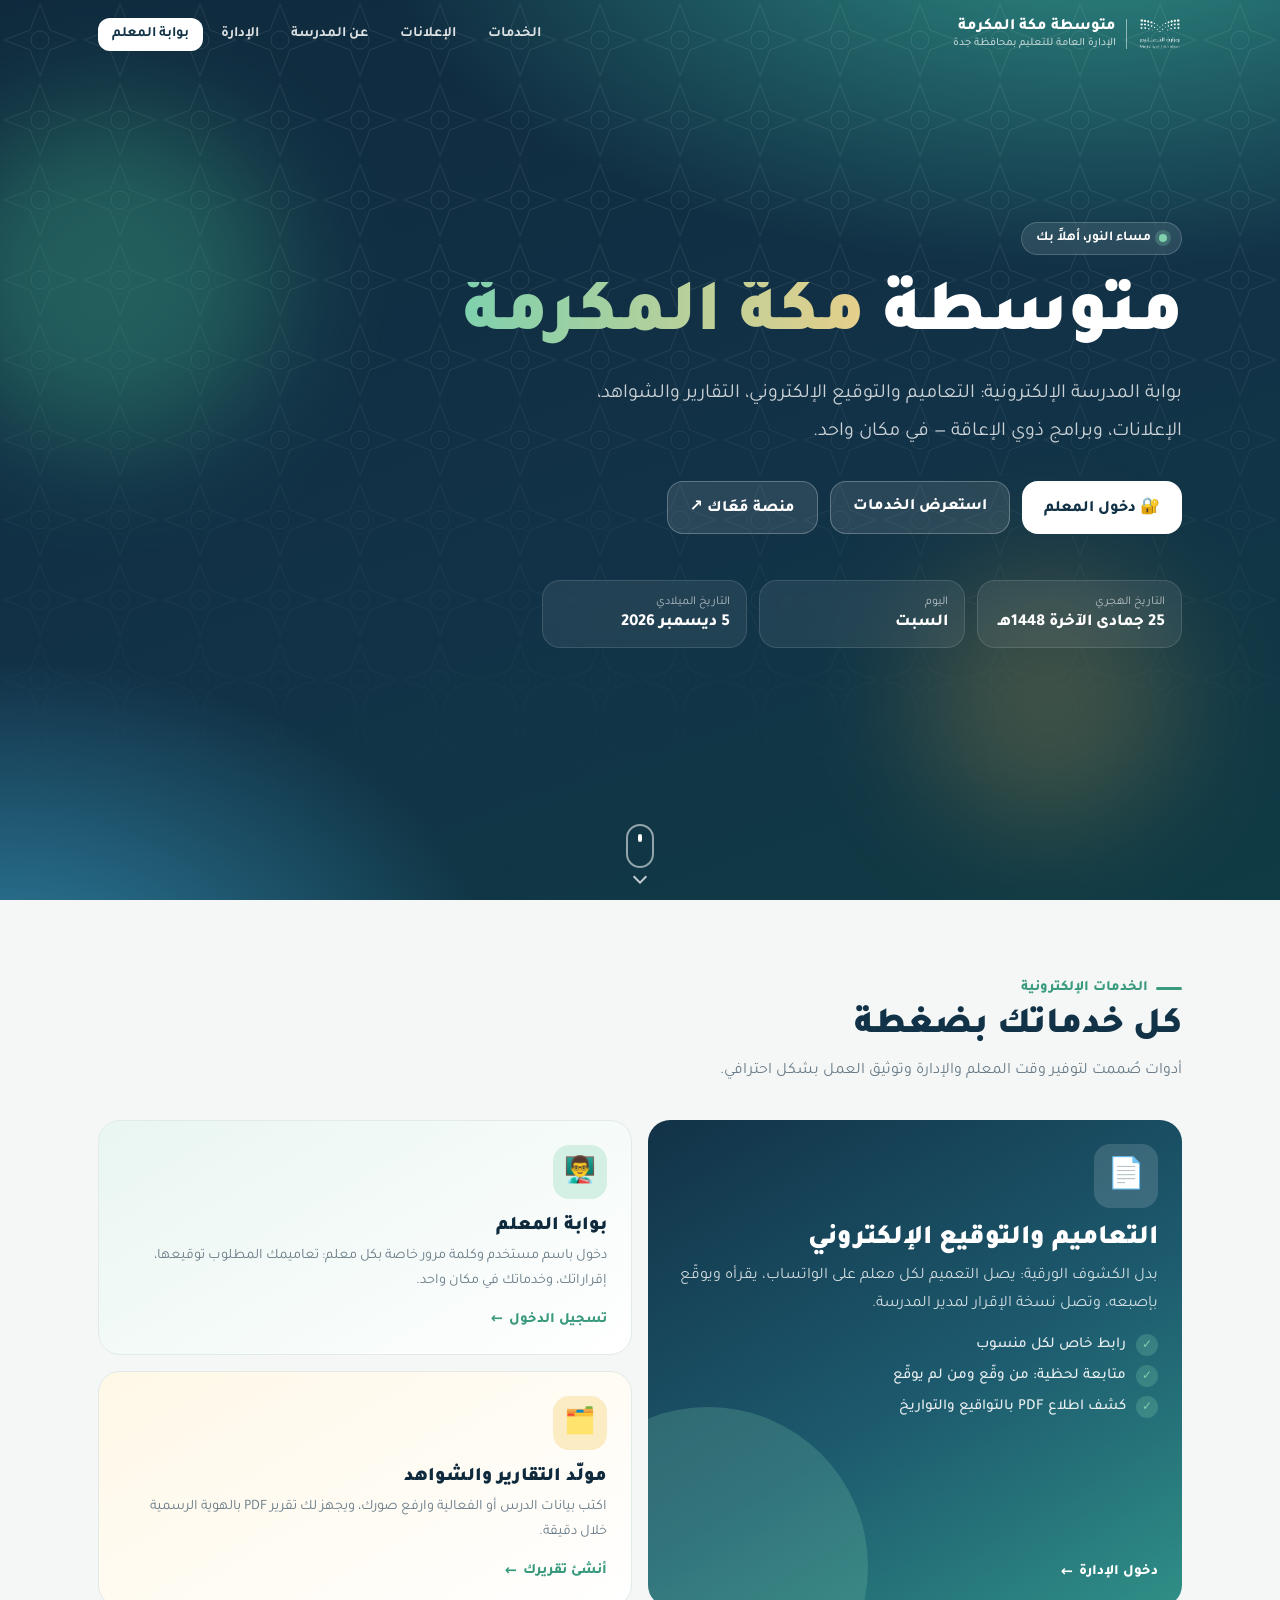
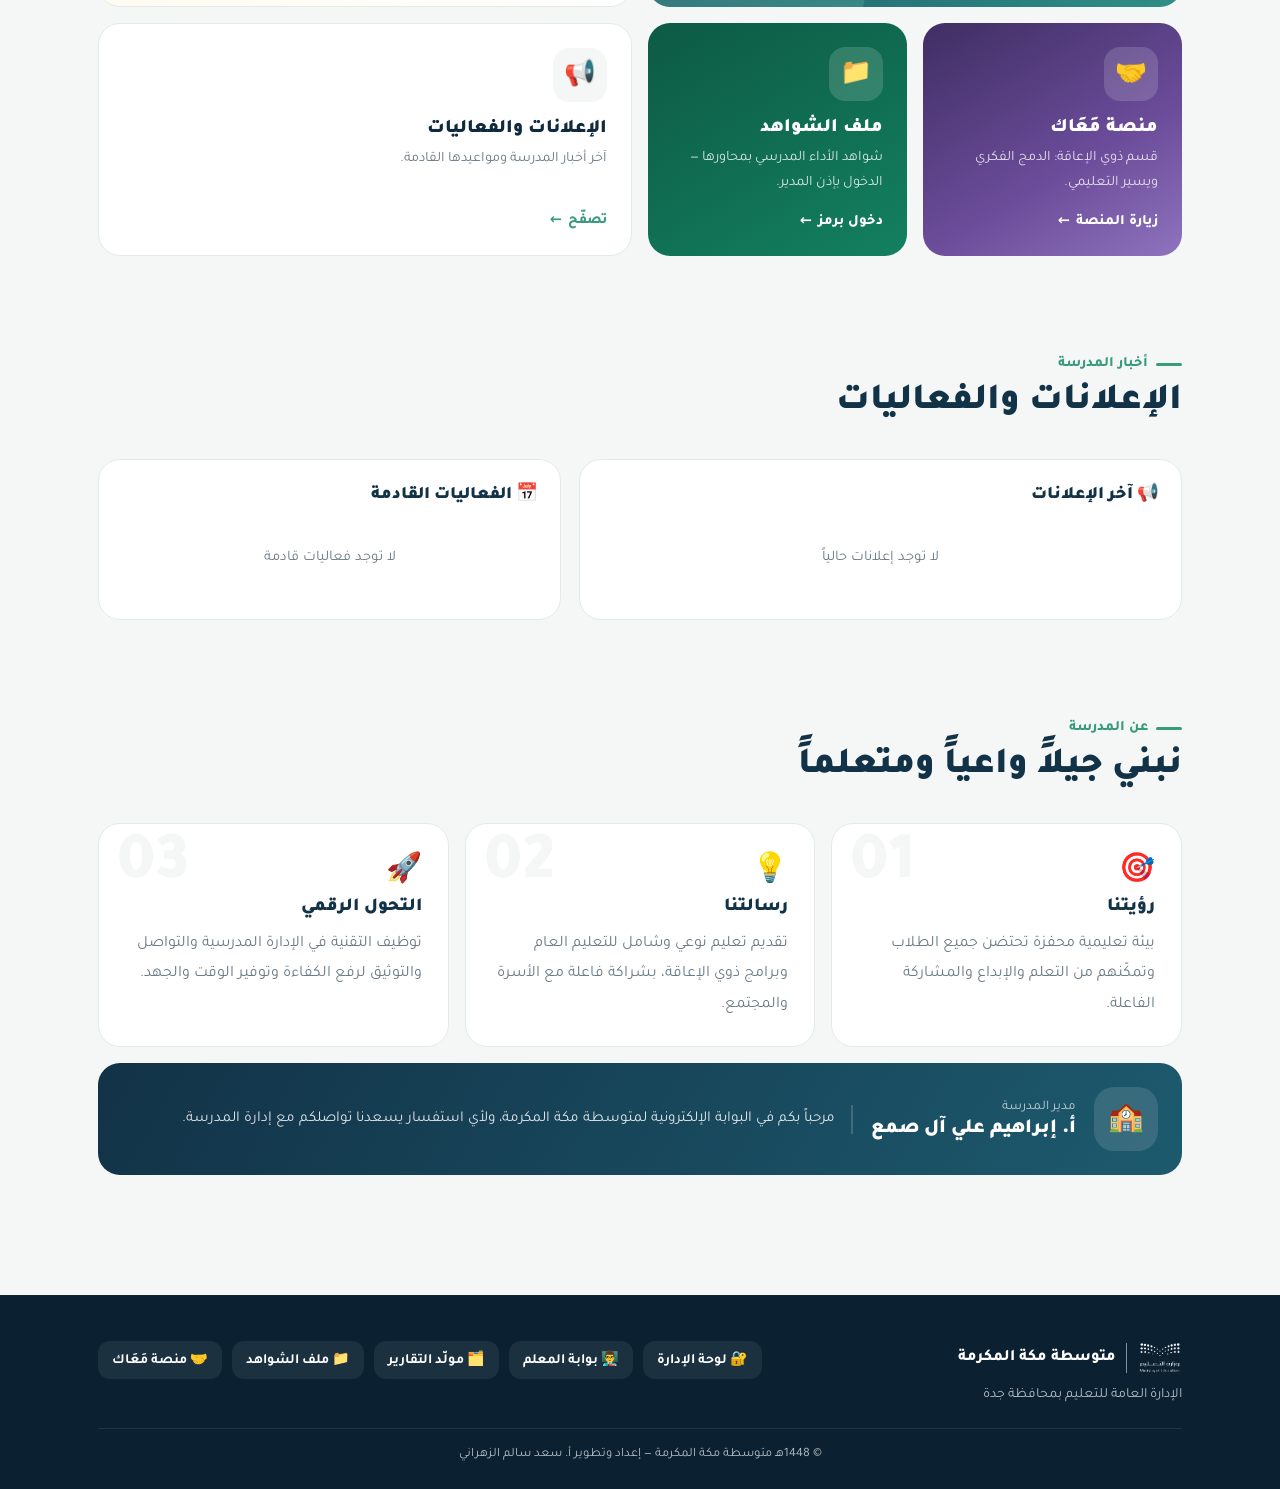
==== index.html @ 444fc992 "Add files via upload" ====
<!DOCTYPE html>
<html lang="ar" dir="rtl">
<head>
<meta charset="utf-8">
<meta name="viewport" content="width=device-width,initial-scale=1">
<title>بوابة متوسطة مكة المكرمة</title>
<meta name="description" content="البوابة الإلكترونية لمتوسطة مكة المكرمة — الإدارة العامة للتعليم بمحافظة جدة">
<meta name="theme-color" content="#123247">
<meta property="og:title" content="بوابة متوسطة مكة المكرمة">
<meta property="og:description" content="التعاميم والتوقيع الإلكتروني، نماذج التقارير والشواهد، الإعلانات، ومنصة مَعَاك لقسم ذوي الإعاقة">
<link rel="manifest" href="manifest.json">
<link rel="icon" href="icon-192.png">
<link rel="apple-touch-icon" href="apple-touch-icon.png">
<meta name="apple-mobile-web-app-title" content="متوسطة مكة">
<meta name="apple-mobile-web-app-capable" content="yes">
<link rel="preconnect" href="https://fonts.googleapis.com">
<link href="https://fonts.googleapis.com/css2?family=Tajawal:wght@400;500;700;800;900&display=swap" rel="stylesheet">
<style>
:root{
  --ink:#0f2a3d;--navy:#123247;--teal:#2f8f86;--g:#3a9a7e;--mint:#7fd1ae;--sky:#2f7fa0;
  --gold:#c9a24a;--bg:#f4f7f6;--card:#fff;--line:#e2ebe7;--mut:#6a7c88;
  --r:22px;
}
*{box-sizing:border-box;margin:0;padding:0}
html{scroll-behavior:smooth}
body{font-family:Tajawal,system-ui,sans-serif;background:var(--bg);color:var(--ink);direction:rtl;overflow-x:hidden}
a{color:inherit;text-decoration:none}
.container{max-width:1120px;margin:auto;padding:0 18px}

/* ---------- الشريط العلوي ---------- */
.top{position:fixed;inset:0 0 auto;z-index:50;transition:.3s}
.top.scrolled{background:rgba(15,42,61,.86);backdrop-filter:blur(14px);box-shadow:0 6px 24px rgba(0,0,0,.18)}
.top .container{display:flex;align-items:center;justify-content:space-between;height:68px}
.brand{display:flex;align-items:center;gap:10px;color:#fff}
.brand img{height:34px}
.brand .sep{width:1.5px;height:30px;background:rgba(255,255,255,.5)}
.brand b{font-weight:800;font-size:1rem;line-height:1.2}
.brand small{display:block;font-size:.7rem;opacity:.7;font-weight:500}
.nav{display:flex;gap:4px}
.nav a{color:rgba(255,255,255,.85);padding:8px 14px;border-radius:12px;font-weight:700;font-size:.9rem}
.nav a:hover{background:rgba(255,255,255,.12);color:#fff}
.nav a.cta{background:#fff;color:var(--navy)}
@media(max-width:760px){.nav a:not(.cta){display:none}.brand small{display:none}}

/* ---------- الواجهة ---------- */
.hero{position:relative;min-height:100vh;min-height:100svh;display:flex;align-items:center;color:#fff;overflow:hidden;
  background:radial-gradient(1200px 600px at 85% -10%,#2f8f86 0%,transparent 60%),
             radial-gradient(900px 600px at 0% 110%,#2f7fa0 0%,transparent 55%),
             linear-gradient(160deg,#0f2a3d 0%,#123247 55%,#0f3b44 100%)}
.hero::before{content:"";position:absolute;inset:0;opacity:.09;
  background-image:url("data:image/svg+xml,%3Csvg xmlns='http://www.w3.org/2000/svg' width='80' height='80' viewBox='0 0 80 80'%3E%3Cg fill='none' stroke='%23fff' stroke-width='1'%3E%3Cpath d='M40 4l10 26 26 10-26 10-10 26-10-26L4 40l26-10z'/%3E%3Ccircle cx='40' cy='40' r='9'/%3E%3C/g%3E%3C/svg%3E");
  background-size:80px 80px;mask-image:linear-gradient(to bottom,#000 30%,transparent 95%)}
.orb{position:absolute;border-radius:50%;filter:blur(60px);opacity:.45;animation:float 14s ease-in-out infinite}
.orb.a{width:340px;height:340px;background:#3a9a7e;top:12%;left:-60px}
.orb.b{width:260px;height:260px;background:#c9a24a;bottom:8%;right:8%;opacity:.25;animation-delay:-6s}
@keyframes float{50%{transform:translate(30px,-26px) scale(1.08)}}
.hero .container{position:relative;width:100%;padding-top:90px;padding-bottom:120px}
@media(max-height:780px) and (min-width:700px){.hero h1{font-size:3.1rem;margin:12px 0 8px}.hero p.lead{font-size:1rem;line-height:1.7;max-width:760px}.hero-btns{margin-top:16px}.btn{padding:11px 18px}.today{margin-top:20px}.today div{padding:10px 14px}.hero .container{padding-top:74px;padding-bottom:92px}}
@media(max-width:560px){.hero .container{padding-top:84px;padding-bottom:104px}.hero h1{font-size:2.3rem;margin:14px 0 8px}.hero p.lead{font-size:.95rem;line-height:1.75}.hero-btns{margin-top:18px;gap:8px}.hero-btns .btn{padding:11px 14px;font-size:.9rem}.today{grid-template-columns:1fr 1fr!important;gap:8px;margin-top:20px}.today div:last-child{display:none}.today div{padding:9px 8px;border-radius:14px}.today div:last-child{grid-column:auto!important}.today small{font-size:.65rem}.today b{font-size:.8rem}}
.chip{display:inline-flex;align-items:center;gap:8px;background:rgba(255,255,255,.1);border:1px solid rgba(255,255,255,.18);padding:7px 14px;border-radius:30px;font-size:.85rem;font-weight:700;backdrop-filter:blur(6px)}
.chip i{width:8px;height:8px;border-radius:50%;background:var(--mint);box-shadow:0 0 0 4px rgba(127,209,174,.25);animation:pulse 2s infinite}
@keyframes pulse{50%{box-shadow:0 0 0 8px rgba(127,209,174,0)}}
.hero h1{font-size:clamp(2.3rem,7vw,4.6rem);font-weight:900;line-height:1.15;margin:22px 0 14px;letter-spacing:-.5px}
.hero h1 span{background:linear-gradient(90deg,#7fd1ae,#e6cf8a);-webkit-background-clip:text;background-clip:text;color:transparent}
.hero p.lead{font-size:clamp(1rem,2.4vw,1.25rem);color:rgba(255,255,255,.78);max-width:620px;line-height:1.9}
.hero-btns{display:flex;gap:12px;margin-top:30px;flex-wrap:wrap}
.btn{display:inline-flex;align-items:center;gap:8px;padding:14px 22px;border-radius:16px;font-weight:800;font-size:1rem;transition:.2s;border:0;cursor:pointer;font-family:inherit}
.btn.light{background:#fff;color:var(--navy)}
.btn.glass{background:rgba(255,255,255,.1);color:#fff;border:1px solid rgba(255,255,255,.25)}
.btn:hover{transform:translateY(-2px)}
.today{margin-top:46px;display:grid;grid-template-columns:repeat(3,minmax(0,1fr));gap:12px;max-width:640px}
.today div{background:rgba(255,255,255,.07);border:1px solid rgba(255,255,255,.12);border-radius:18px;padding:14px 16px;backdrop-filter:blur(6px)}
.today small{display:block;font-size:.75rem;opacity:.65;margin-bottom:4px}
.today b{font-size:1.05rem;font-weight:800}
@media(max-width:560px){.today{grid-template-columns:1fr 1fr}.today div:last-child{grid-column:1/-1}}
.explore{position:fixed;bottom:18px;left:50%;transform:translateX(-50%);display:flex;flex-direction:column;align-items:center;gap:8px;color:rgba(255,255,255,.75);font-weight:700;font-size:.82rem;cursor:pointer;background:none;border:0;font-family:inherit;transition:.25s;z-index:2}
.explore:hover{color:#fff;transform:translateX(-50%) translateY(-3px)}
.explore.inflow{position:relative;left:auto;bottom:auto;transform:none;margin:26px auto 0}.explore.inflow:hover{transform:translateY(-3px)}
.explore.gone{opacity:0;pointer-events:none;transform:translateX(-50%) translateY(20px)}
.explore .mouse{position:relative;width:28px;height:44px;border:2px solid rgba(255,255,255,.55);border-radius:15px;transition:.25s}
.explore:hover .mouse{border-color:#7fd1ae;box-shadow:0 0 0 6px rgba(127,209,174,.15)}
.explore .mouse::after{content:"";position:absolute;top:8px;left:50%;width:4px;height:8px;margin-left:-2px;border-radius:2px;background:#fff;animation:sc 1.8s infinite}
.explore .chev{width:10px;height:10px;border-left:2px solid currentColor;border-bottom:2px solid currentColor;transform:rotate(-45deg);animation:bob 1.8s infinite;margin-top:-4px}
@keyframes bob{50%{transform:rotate(-45deg) translate(-3px,3px)}}
section[id]{scroll-margin-top:70px}
.hero .container{transition:opacity .5s ease,transform .5s ease}
body.leaving .hero .container{opacity:.25;transform:translateY(-30px) scale(.98)}
@keyframes sc{to{transform:translateY(14px);opacity:0}}

/* ---------- الأقسام ---------- */
section{padding:80px 0}
.sh{margin-bottom:34px}
.sh .k{color:var(--g);font-weight:800;font-size:.9rem;display:flex;align-items:center;gap:8px}
.sh .k::before{content:"";width:26px;height:3px;border-radius:3px;background:var(--g)}
.sh h2{font-size:clamp(1.6rem,4vw,2.3rem);font-weight:900;margin-top:8px;color:var(--navy)}
.sh p{color:var(--mut);margin-top:8px;line-height:1.8}

/* بنتو الوصول السريع */
.bento{display:grid;grid-template-columns:repeat(4,1fr);grid-auto-rows:minmax(170px,auto);gap:16px}
.tile{position:relative;border-radius:var(--r);padding:24px;overflow:hidden;display:flex;flex-direction:column;justify-content:space-between;
  background:var(--card);border:1px solid var(--line);transition:.25s;isolation:isolate}
.tile:hover{transform:translateY(-4px);box-shadow:0 18px 40px rgba(15,42,61,.12)}
.tile .ic{width:54px;height:54px;border-radius:16px;display:flex;align-items:center;justify-content:center;font-size:1.6rem;background:var(--bg)}
.tile h3{font-size:1.2rem;font-weight:900;margin:16px 0 6px}
.tile p{font-size:.9rem;line-height:1.75;color:var(--mut)}
.tile .go{margin-top:16px;font-weight:800;font-size:.9rem;display:inline-flex;align-items:center;gap:6px;color:var(--g)}
.tile .go::after{content:"←";transition:.2s}
.tile:hover .go::after{transform:translateX(-5px)}
.tile.big{grid-column:span 2;grid-row:span 2;color:#fff;border:0;background:linear-gradient(150deg,#123247 0%,#1d5a6e 55%,#2f8f86 100%)}
.tile.big::after{content:"";position:absolute;width:320px;height:320px;border-radius:50%;background:rgba(127,209,174,.22);bottom:-120px;left:-100px;z-index:-1}
.tile.big .ic{background:rgba(255,255,255,.14);width:64px;height:64px;font-size:1.9rem}
.tile.big h3{font-size:1.7rem}
.tile.big p{color:rgba(255,255,255,.8);font-size:1rem}
.tile.big .go{color:#fff}
.tile.big ul{list-style:none;margin-top:16px;display:grid;gap:9px}
.tile.big li{display:flex;align-items:center;gap:10px;font-weight:500;font-size:.95rem;color:rgba(255,255,255,.9)}
.tile.big li::before{content:"✓";width:22px;height:22px;border-radius:50%;background:rgba(127,209,174,.25);color:var(--mint);display:flex;align-items:center;justify-content:center;font-size:.75rem;font-weight:900;flex:none}
.tile.wide{grid-column:span 2}
.tile.maak{background:linear-gradient(150deg,#3F2E63,#6B4C9A 60%,#8f73bd);color:#fff;border:0}
.tile.maak p{color:rgba(255,255,255,.82)}.tile.maak .ic{background:rgba(255,255,255,.15)}.tile.maak .go{color:#fff}
.tile.gold{background:linear-gradient(150deg,#fff8e7,#fff)}
.tile.gold .ic{background:#fbecc4}
@media(max-width:900px){.bento{grid-template-columns:1fr 1fr}.tile.big{grid-row:auto}}
@media(max-width:560px){.bento{grid-template-columns:1fr}.tile.big,.tile.wide{grid-column:auto}}

/* الإعلانات */
.news-wrap{display:grid;grid-template-columns:1.3fr 1fr;gap:18px}
@media(max-width:860px){.news-wrap{grid-template-columns:1fr}}
.panel{background:var(--card);border:1px solid var(--line);border-radius:var(--r);padding:22px}
.panel h3{font-size:1.1rem;font-weight:900;color:var(--navy);margin-bottom:14px;display:flex;align-items:center;gap:8px}
.news{display:flex;flex-direction:column;gap:12px}
.n-item{display:flex;gap:14px;padding:14px;border-radius:16px;background:var(--bg);border:1px solid transparent;transition:.2s}
.n-item:hover{border-color:var(--line);background:#fff}
.n-date{flex:none;align-self:flex-start;width:62px;border-radius:14px;background:#fff;border:1px solid var(--line);text-align:center;padding:8px 4px;line-height:1.2}
.n-date b{display:block;font-size:1.35rem;font-weight:900;color:var(--navy)}
.n-date small{font-size:.7rem;color:var(--mut)}
.n-body{flex:1;min-width:0}
.n-body .tag{display:inline-block;font-size:.72rem;font-weight:800;padding:3px 10px;border-radius:20px;margin-bottom:6px}
.tag.news{background:#e3f4ec;color:#2c7a5c}.tag.event{background:#e6f0f7;color:#2f6b93}.tag.alert{background:#fde8e7;color:#b0413e}.tag.honor{background:#fbf0d6;color:#8a6116}
.n-body h4{font-size:1rem;font-weight:800;margin-bottom:4px}
.n-body p{font-size:.88rem;color:var(--mut);line-height:1.7;white-space:pre-line}
.n-item.pin{background:linear-gradient(90deg,#fff8e7,#fff);border-color:#f1dfae}
.empty{color:var(--mut);text-align:center;padding:30px 10px;font-size:.92rem}
.events .n-date{background:var(--navy);border:0}.events .n-date b,.events .n-date small{color:#fff}
.countdown{font-size:.8rem;font-weight:800;color:var(--g);margin-top:4px}

/* عن المدرسة */
.about{display:grid;grid-template-columns:repeat(3,1fr);gap:16px}
@media(max-width:860px){.about{grid-template-columns:1fr}}
.v-card{background:var(--card);border:1px solid var(--line);border-radius:var(--r);padding:26px;position:relative;overflow:hidden}
.v-card .n{position:absolute;left:18px;top:10px;font-size:4.2rem;font-weight:900;color:var(--bg);line-height:1}
.v-card h3{font-size:1.15rem;font-weight:900;color:var(--navy);margin:6px 0 10px;position:relative}
.v-card p{color:var(--mut);line-height:1.9;position:relative}
.v-card .ic{font-size:1.8rem;position:relative}

/* الإدارة */
.lead-card{margin-top:16px;display:flex;align-items:center;gap:18px;flex-wrap:wrap;background:linear-gradient(120deg,#123247,#1d5a6e);border-radius:var(--r);padding:24px;color:#fff}
.lead-card .av{width:64px;height:64px;border-radius:20px;background:rgba(255,255,255,.12);display:flex;align-items:center;justify-content:center;font-size:1.8rem}
.lead-card small{opacity:.7}.lead-card b{display:block;font-size:1.25rem;font-weight:900}
.lead-card .q{flex:1;min-width:220px;font-size:.95rem;line-height:1.9;opacity:.85;border-right:2px solid rgba(255,255,255,.2);padding-right:16px}

/* التذييل */
footer{background:#0b2131;color:rgba(255,255,255,.7);padding:46px 0 26px;margin-top:40px}
footer .container{display:flex;flex-wrap:wrap;gap:24px;justify-content:space-between;align-items:flex-start}
footer .brand{color:#fff}
footer .links{display:flex;gap:10px;flex-wrap:wrap}
footer .links a{background:rgba(255,255,255,.07);padding:9px 14px;border-radius:12px;font-weight:700;font-size:.88rem;color:#fff}
footer .links a:hover{background:rgba(255,255,255,.14)}
footer .copy{width:100%;border-top:1px solid rgba(255,255,255,.08);padding-top:18px;font-size:.8rem;text-align:center}

/* الظهور التدريجي */
.rv{opacity:0;transform:translateY(24px);transition:opacity .7s ease,transform .7s ease}
.rv.in{opacity:1;transform:none}
@media(prefers-reduced-motion:reduce){.rv{opacity:1;transform:none}.orb{animation:none}}
</style>
</head>
<body>

<header class="top" id="top">
  <div class="container">
    <a class="brand" href="#">
      <img src="[data-uri]" alt="وزارة التعليم">
      <span class="sep"></span>
      <span><b>متوسطة مكة المكرمة</b><small>الإدارة العامة للتعليم بمحافظة جدة</small></span>
    </a>
    <nav class="nav">
      <a href="#services">الخدمات</a>
      <a href="#news">الإعلانات</a>
      <a href="#about">عن المدرسة</a>
      <a href="circulars-admin.html">الإدارة</a>
      <a class="cta" href="teacher.html">بوابة المعلم</a>
    </nav>
  </div>
</header>

<section class="hero">
  <div class="orb a"></div><div class="orb b"></div>
  <div class="container">
    <span class="chip"><i></i><span id="greet">أهلاً بك</span></span>
    <h1>متوسطة <span>مكة المكرمة</span></h1>
    <p class="lead">بوابة المدرسة الإلكترونية: التعاميم والتوقيع الإلكتروني، التقارير والشواهد، الإعلانات، وبرامج ذوي الإعاقة — في مكان واحد.</p>
    <div class="hero-btns">
      <a class="btn light" href="teacher.html">🔐 دخول المعلم</a>
      <a class="btn glass" href="#services">استعرض الخدمات</a>
      <a class="btn glass" href="https://makkah-special.github.io/" target="_blank" rel="noopener">منصة مَعَاك ↗</a>
    </div>
    <div class="today">
      <div><small>التاريخ الهجري</small><b id="hDate">—</b></div>
      <div><small>اليوم</small><b id="dName">—</b></div>
      <div><small>التاريخ الميلادي</small><b id="gDate">—</b></div>
    </div>
    <button class="explore" id="explore" aria-label="اكتشف الخدمات" title="اكتشف الخدمات"><span class="mouse"></span><span class="chev"></span></button>
  </div>
</section>

<section id="services">
  <div class="container">
    <div class="sh rv"><div class="k">الخدمات الإلكترونية</div><h2>كل خدماتك بضغطة</h2><p>أدوات صُممت لتوفير وقت المعلم والإدارة وتوثيق العمل بشكل احترافي.</p></div>
    <div class="bento">
      <a class="tile big rv" href="circulars-admin.html">
        <div>
          <div class="ic">📄</div>
          <h3>التعاميم والتوقيع الإلكتروني</h3>
          <p>بدل الكشوف الورقية: يصل التعميم لكل معلم على الواتساب، يقرأه ويوقّع بإصبعه، وتصل نسخة الإقرار لمدير المدرسة.</p>
          <ul>
            <li>رابط خاص لكل منسوب</li>
            <li>متابعة لحظية: من وقّع ومن لم يوقّع</li>
            <li>كشف اطلاع PDF بالتواقيع والتواريخ</li>
          </ul>
        </div>
        <span class="go">دخول الإدارة</span>
      </a>
      <a class="tile wide rv" href="teacher.html" style="background:linear-gradient(150deg,#e9f6f1,#fff)">
        <div><div class="ic" style="background:#d4efe4">👨‍🏫</div><h3>بوابة المعلم</h3>
        <p>دخول باسم مستخدم وكلمة مرور خاصة بكل معلم: تعاميمك المطلوب توقيعها، إقراراتك، وخدماتك في مكان واحد.</p></div>
        <span class="go">تسجيل الدخول</span>
      </a>
      <a class="tile wide gold rv" href="reports.html">
        <div><div class="ic">🗂️</div><h3>مولّد التقارير والشواهد</h3>
        <p>اكتب بيانات الدرس أو الفعالية وارفع صورك، ويجهز لك تقرير PDF بالهوية الرسمية خلال دقيقة.</p></div>
        <span class="go">أنشئ تقريرك</span>
      </a>
      <a class="tile maak rv" href="https://makkah-special.github.io/" target="_blank" rel="noopener">
        <div><div class="ic">🤝</div><h3>منصة مَعَاك</h3><p>قسم ذوي الإعاقة: الدمج الفكري ويسير التعليمي.</p></div>
        <span class="go">زيارة المنصة</span>
      </a>
      <a class="tile rv" href="evidence.html" style="background:linear-gradient(150deg,#0d5a44,#13805f);color:#fff;border:0">
        <div><div class="ic" style="background:rgba(255,255,255,.15)">📁</div><h3>ملف الشواهد</h3><p style="color:rgba(255,255,255,.82)">شواهد الأداء المدرسي بمحاورها — الدخول بإذن المدير.</p></div>
        <span class="go" style="color:#fff">دخول برمز</span>
      </a>
      <a class="tile wide rv" href="#news">
        <div><div class="ic">📢</div><h3>الإعلانات والفعاليات</h3><p>آخر أخبار المدرسة ومواعيدها القادمة.</p></div>
        <span class="go">تصفّح</span>
      </a>
    </div>
  </div>
</section>

<section id="news" style="padding-top:20px">
  <div class="container">
    <div class="sh rv"><div class="k">أخبار المدرسة</div><h2>الإعلانات والفعاليات</h2></div>
    <div class="news-wrap">
      <div class="panel rv"><h3>📢 آخر الإعلانات</h3><div class="news" id="newsList"><div class="empty">⏳ جارٍ التحميل...</div></div></div>
      <div class="panel rv"><h3>📅 الفعاليات القادمة</h3><div class="news events" id="eventsList"><div class="empty">⏳ جارٍ التحميل...</div></div></div>
    </div>
  </div>
</section>

<section id="about" style="padding-top:20px">
  <div class="container">
    <div class="sh rv"><div class="k">عن المدرسة</div><h2>نبني جيلاً واعياً ومتعلماً</h2></div>
    <div class="about">
      <div class="v-card rv"><span class="n">01</span><div class="ic">🎯</div><h3>رؤيتنا</h3><p>بيئة تعليمية محفزة تحتضن جميع الطلاب وتمكّنهم من التعلم والإبداع والمشاركة الفاعلة.</p></div>
      <div class="v-card rv"><span class="n">02</span><div class="ic">💡</div><h3>رسالتنا</h3><p>تقديم تعليم نوعي وشامل للتعليم العام وبرامج ذوي الإعاقة، بشراكة فاعلة مع الأسرة والمجتمع.</p></div>
      <div class="v-card rv"><span class="n">03</span><div class="ic">🚀</div><h3>التحول الرقمي</h3><p>توظيف التقنية في الإدارة المدرسية والتواصل والتوثيق لرفع الكفاءة وتوفير الوقت والجهد.</p></div>
    </div>
    <div class="lead-card rv">
      <div class="av">🏫</div>
      <div><small>مدير المدرسة</small><b id="pName">أ. إبراهيم علي آل صمع</b></div>
      <div class="q">مرحباً بكم في البوابة الإلكترونية لمتوسطة مكة المكرمة، ولأي استفسار يسعدنا تواصلكم مع إدارة المدرسة.</div>
    </div>
  </div>
</section>

<footer>
  <div class="container">
    <div>
      <div class="brand"><img src="[data-uri]" alt=""><span class="sep"></span><span><b>متوسطة مكة المكرمة</b></span></div>
      <p style="margin-top:12px;font-size:.88rem">الإدارة العامة للتعليم بمحافظة جدة</p>
    </div>
    <div class="links">
      <a href="circulars-admin.html">🔐 لوحة الإدارة</a>
      <a href="teacher.html">👨‍🏫 بوابة المعلم</a>
      <a href="reports.html">🗂️ مولّد التقارير</a>
      <a href="evidence.html">📁 ملف الشواهد</a>
      <a href="https://makkah-special.github.io/" target="_blank" rel="noopener">🤝 منصة مَعَاك</a>
    </div>
    <div class="copy">© <span id="yr"></span> متوسطة مكة المكرمة — إعداد وتطوير أ. سعد سالم الزهراني</div>
  </div>
</footer>

<script>
/* =========================================================
   نظام التعاميم والتوقيع الإلكتروني — الملف المشترك
   متوسطة مكة المكرمة
   ========================================================= */

/* ---------- الإعدادات: عدّلها مرة واحدة ---------- */
const CIRC_CONFIG = {
  SUPABASE_URL: 'https://pyrxwqgapwjwhiskowhk.supabase.co',
  SUPABASE_KEY: 'sb_publishable_bfe-B4f-Rag1SR0-PoIb9w_nMfA1Ere',          // ← الصق هنا نفس مفتاح anon المستخدم في منصة مَعَاك. إذا تُرك فارغاً يعمل النظام في وضع التجربة على هذا الجهاز فقط
  BUCKET: 'reports',
  ROOT: 'school-portal',          // مجلد النظام داخل الـ bucket
  DEFAULT_PIN: '1448',         // رمز الدخول الأول للوحة الإدارة (غيّره من الإعدادات بعد أول دخول)
  SCHOOL: 'متوسطة مكة المكرمة',
  PRINCIPAL_NAME: 'إبراهيم علي آل صمع',
  PRINCIPAL_PHONE: '',         // جوال المدير، ويمكن تعديله من الإعدادات
  // كلمة مرور المدير في ملف الشواهد (مشفّرة) — تفتح لوحة الإدارة أيضاً
  EVIDENCE_ADMIN_HASH: '398dc46ba4b05fb9b99d80c49af7cc065c504fb08ca21d0862797beadab2b9b4'
};

/* ---------- قائمة المنسوبين الافتراضية (من كشف الاطلاع) ---------- */
const CIRC_DEFAULT_STAFF = ["إبراهيم علي آل صمع", "عبد الله محمد الشمراني", "محمد حسن الشمراني", "أحمد سعيد الشهري", "أحمد محمد الدغريري", "موسى سليمان العمري", "عبد الله علي الشمراني", "سعيد علي الزهراني", "خالد علي الشهري", "عبدالرحمن أحمد الخطابي", "موسى محمد الشهري", "إبراهيم سعد الدوسري", "إبراهيم فيصل الحربي", "إبراهيم محمد الغامدي", "أحمد بن سعيد الزهراني", "أحمد بن علي العرياني", "أحمد دخيل الله السبعي", "أحمد علي سعيد الزهراني", "أحمد مهدي محمد العيافي", "أحمد يحيى سعيد الزهراني", "ثامر محمد الرباط", "حسن محمد الشهري", "سعد فالح متعب السلمي", "سعد محمد عبدالله القرني", "سعيد ساعد المالكي", "سعيد يوسف الزهراني", "منصور أحمد الغامدي", "ضيف الله سعد السهيمي", "سعيد علي الغامدي", "عبدالرحمن بريك الشمراني", "عبدالرحمن عبدالله الشمراني", "عبدالرحمن علي الشهري", "عبدالرحمن عايض الحارثي", "عبدالرحمن قريش الكثيري", "عبدالرحمن محمد الصاعدي", "عبدالسلام جرعي الزهراني", "عبدالله إبراهيم البسيسي", "عبد الهادي عبدالله الشمراني", "عبدالله حسن المدني", "عثمان محمد الزهراني", "عدنان محمد اليوبي", "علي عبدالله العمري", "فارس علي الغامدي", "فواز دخيل المالكي", "محمد حامد القرني", "محمد عبدالعزيز الزهراني", "محمد علي اليحياوي", "محمد قليل الزبيدي", "محمد مبروك الخزاعي", "محمد مرعي الحربي", "محمد موسى الغامدي", "مسلم رجاء الله السلمي", "هاشم محمد باموسى", "هلال يحيى هلال العتيبي", "يحيى أحمد الشمراني", "حسن بن علي العلياني", "حسين منصور الكبيشي", "زين العابدين القرني", "سعد سالم الزهراني", "علي بن محمد المالكي", "علي سعيد الغامدي", "علي محمد الزهراني", "محمد أحمد السهيمي", "بندر نصار الخلوي", "صالح أحمد آل زعمان", "ظافر عبدالله الشهري", "عالي فرج الله السلمي", "عبدالعزيز عبدالله فروان", "سالم علي السميري", "سعيد أحمد الزهراني", "فهد حسن الزهراني", "يحيى محمد الزهراني"];

/* =========================================================
   طبقة التخزين: Supabase Storage أو التخزين المحلي (وضع التجربة)
   ========================================================= */
const Circ = (() => {
  const C = CIRC_CONFIG;
  const DEMO = !C.SUPABASE_KEY;
  const P = p => `${C.ROOT}/${p}`;
  const H = () => ({ apikey: C.SUPABASE_KEY, Authorization: `Bearer ${C.SUPABASE_KEY}` });
  const LS = 'circ:';

  function lsGet(k){ try { return localStorage.getItem(LS + k); } catch(e){ return null; } }
  function lsSet(k, v){ try { localStorage.setItem(LS + k, v); } catch(e){ throw new Error('مساحة التخزين المحلي ممتلئة (وضع التجربة). اربط Supabase أو استخدم ملفاً أصغر.'); } }

  async function getJSON(path){
    if (DEMO){ const v = lsGet(P(path)); return v ? JSON.parse(v) : null; }
    const r = await fetch(`${C.SUPABASE_URL}/storage/v1/object/public/${C.BUCKET}/${P(path)}?t=${Date.now()}`, { cache:'no-store' });
    if (r.status === 400 || r.status === 404) return null;
    if (!r.ok) throw new Error('تعذّر قراءة البيانات (' + r.status + ')');
    return r.json();
  }
  async function putJSON(path, obj){
    if (DEMO){ lsSet(P(path), JSON.stringify(obj)); return; }
    const r = await fetch(`${C.SUPABASE_URL}/storage/v1/object/${C.BUCKET}/${P(path)}`, {
      method:'POST', headers:{ ...H(), 'Content-Type':'application/json', 'x-upsert':'true', 'cache-control':'max-age=0' }, body: JSON.stringify(obj) });
    if (!r.ok) throw new Error('تعذّر الحفظ (' + r.status + ')');
  }
  async function putFile(path, file){
    if (DEMO){
      const data = await new Promise((res, rej) => { const fr = new FileReader(); fr.onload = () => res(fr.result); fr.onerror = rej; fr.readAsDataURL(file); });
      lsSet(P(path), data); return;
    }
    const r = await fetch(`${C.SUPABASE_URL}/storage/v1/object/${C.BUCKET}/${P(path)}`, {
      method:'POST', headers:{ ...H(), 'Content-Type': file.type || 'application/octet-stream', 'x-upsert':'true', 'cache-control':'max-age=0' }, body: file });
    if (!r.ok) throw new Error('تعذّر رفع الملف (' + r.status + ')');
  }
  async function getFileBlob(path){
    if (DEMO){ const d = lsGet(P(path)); if (!d) return null; return (await fetch(d)).blob(); }
    const r = await fetch(`${C.SUPABASE_URL}/storage/v1/object/public/${C.BUCKET}/${P(path)}?t=${Date.now()}`, { cache:'no-store' });
    if (!r.ok) return null;
    return r.blob();
  }
  async function list(prefix){
    if (DEMO){
      const out = [], full = LS + P(prefix);
      for (let i = 0; i < localStorage.length; i++){ const k = localStorage.key(i); if (k.startsWith(full)) out.push(k.slice(full.length)); }
      return out;
    }
    const r = await fetch(`${C.SUPABASE_URL}/storage/v1/object/list/${C.BUCKET}`, {
      method:'POST', headers:{ ...H(), 'Content-Type':'application/json' },
      body: JSON.stringify({ prefix: P(prefix), limit: 1000, offset: 0 }) });
    if (!r.ok) return [];
    return (await r.json()).map(o => o.name).filter(n => n && !n.startsWith('.'));
  }

  /* ---------- أدوات مساعدة ---------- */
  const uid = (n = 10) => { const a = new Uint8Array(n); crypto.getRandomValues(a); return Array.from(a, b => 'abcdefghjkmnpqrstuvwxyz23456789'[b % 31]).join(''); };
  async function sha(s){ const b = await crypto.subtle.digest('SHA-256', new TextEncoder().encode(s)); return Array.from(new Uint8Array(b), x => x.toString(16).padStart(2,'0')).join(''); }
  const hijri = (d = new Date()) => new Intl.DateTimeFormat('ar-SA-u-ca-islamic-umalqura-nu-latn', { year:'numeric', month:'2-digit', day:'2-digit' }).format(d).replace(/\s*هـ/, '') + 'هـ';
  const timeStr = (d = new Date()) => d.toLocaleTimeString('ar-SA-u-nu-latn', { hour:'2-digit', minute:'2-digit' });
  const esc = s => String(s ?? '').replace(/[&<>"']/g, c => ({'&':'&amp;','<':'&lt;','>':'&gt;','"':'&quot;',"'":'&#39;'}[c]));
  function phone(p){
    let d = String(p || '').replace(/[٠-٩]/g, c => '٠١٢٣٤٥٦٧٨٩'.indexOf(c)).replace(/\D/g, '');
    if (d.startsWith('00')) d = d.slice(2);
    if (d.startsWith('05') && d.length === 10) d = '966' + d.slice(1);
    else if (d.startsWith('5') && d.length === 9) d = '966' + d;
    return d;
  }
  const wa = (num, text) => `https://wa.me/${phone(num)}?text=${encodeURIComponent(text)}`;
  const pageURL = (file, params) => { const u = new URL(file, location.href); Object.entries(params).forEach(([k, v]) => u.searchParams.set(k, v)); return u.toString(); };

  /* ---------- البيانات ---------- */
  async function settings(){
    const s = await getJSON('settings.json');
    return Object.assign({ school: C.SCHOOL, principalName: C.PRINCIPAL_NAME, principalPhone: C.PRINCIPAL_PHONE, pinHash: null }, s || {});
  }
  async function staff(){
    let s = await getJSON('staff.json');
    if (s && !Array.isArray(s)) throw new Error('ملف المنسوبين تالف');
    if (!s){
      s = CIRC_DEFAULT_STAFF.map((name) => ({ id: uid(6), name, phone: '', token: uid(12) }));
      ensureUsers(s);
      await saveStaff(s);
    } else if (ensureUsers(s)) await putJSON('staff.json', s);
    return s;
  }
  // اسم مستخدم رقمي (4 أرقام) لكل منسوب
  function ensureUsers(list){
    let changed = false, next = 1001;
    const used = new Set(list.map(t => t.user).filter(Boolean));
    list.forEach(t => { if (!t.user){ while (used.has(String(next))) next++; t.user = String(next); used.add(t.user); changed = true; } });
    return changed;
  }

  /* ---------- كلمات المرور (PBKDF2) ---------- */
  async function pwHash(pw, salt){
    const key = await crypto.subtle.importKey('raw', new TextEncoder().encode(pw), 'PBKDF2', false, ['deriveBits']);
    const bits = await crypto.subtle.deriveBits({ name:'PBKDF2', salt: new TextEncoder().encode(salt), iterations: 150000, hash:'SHA-256' }, key, 256);
    return Array.from(new Uint8Array(bits), x => x.toString(16).padStart(2, '0')).join('');
  }
  async function makePw(pw){ const salt = uid(16); return { salt, hash: await pwHash(pw, salt), at: new Date().toISOString() }; }
  async function checkPw(rec, pw){ return !!(rec && rec.salt && (await pwHash(pw, rec.salt)) === rec.hash); }
  const randPw = () => { const a = new Uint32Array(1); crypto.getRandomValues(a); return String(100000 + a[0] % 900000); };
  function findStaff(list, login){
    const v = String(login || '').trim().replace(/[٠-٩]/g, c => '٠١٢٣٤٥٦٧٨٩'.indexOf(c));
    const p = phone(v);
    return list.find(t => t.user === v) || (p.length >= 9 ? list.find(t => t.phone && phone(t.phone) === p) : null);
  }

  /* ---------- الجلسات ---------- */
  const SESS = 'mk_school_session';
  function readS(role){ try { const s = JSON.parse(localStorage.getItem(SESS + ':' + role) || 'null'); if (s && s.exp > Date.now()) return s; } catch(e){} return null; }
  function session(role){ return role ? readS(role) : (readS('teacher') || readS('admin')); }
  function setSession(s){ try { localStorage.setItem(SESS + ':' + s.role, JSON.stringify(s)); } catch(e){} }
  function logout(role){ try { (role ? [role] : ['teacher', 'admin']).forEach(r => localStorage.removeItem(SESS + ':' + r)); } catch(e){} }
  async function saveStaff(list){
    await putJSON('staff.json', list);
    await Promise.all(list.map(t => putJSON(`keys/${t.token}.json`, { id: t.id, name: t.name })));
  }
  const circulars = async () => (await getJSON('index.json')) || [];
  // التواقيع: يُفحص ملف كل منسوب مباشرة (لا يعتمد على صلاحية عرض المجلدات)
  async function signatures(cid, staffList){
    const ids = (staffList || await staff()).map(t => t.id);
    const out = [];
    for (let i = 0; i < ids.length; i += 12){
      const part = await Promise.all(ids.slice(i, i + 12).map(id => getJSON(`c/${cid}/sig/${id}.json`).catch(() => null)));
      part.forEach(r => r && !r.revoked && out.push(r));
    }
    return out;
  }

  return { DEMO, C, pwHash, makePw, checkPw, randPw, findStaff, session, setSession, logout, ensureUsers, getJSON, putJSON, putFile, getFileBlob, list, uid, sha, hijri, timeStr, esc, phone, wa, pageURL, settings, staff, saveStaff, circulars, signatures };
})();

/* ---------- عرض ملف PDF (يعتمد pdf.js إن توفر) ---------- */
async function circRenderPDF(blob, host){
  host.innerHTML = '';
  if (blob.type.startsWith('image/')){
    const img = document.createElement('img'); img.src = URL.createObjectURL(blob); img.className = 'pdf-page'; host.appendChild(img); return;
  }
  if (window.pdfjsLib){
    try {
      const pdf = await pdfjsLib.getDocument({ data: await blob.arrayBuffer(), cMapUrl: 'https://cdnjs.cloudflare.com/ajax/libs/pdf.js/3.11.174/cmaps/', cMapPacked: true, standardFontDataUrl: 'https://cdnjs.cloudflare.com/ajax/libs/pdf.js/3.11.174/standard_fonts/', useSystemFonts: true }).promise;
      for (let i = 1; i <= pdf.numPages; i++){
        const page = await pdf.getPage(i);
        const w = host.clientWidth || 700, v0 = page.getViewport({ scale: 1 });
        const scale = (w / v0.width) * (window.devicePixelRatio || 1);
        const v = page.getViewport({ scale });
        const cv = document.createElement('canvas'); cv.width = v.width; cv.height = v.height; cv.className = 'pdf-page';
        host.appendChild(cv);
        await page.render({ canvasContext: cv.getContext('2d'), viewport: v }).promise;
      }
      return;
    } catch(e){ console.warn(e); }
  }
  const url = URL.createObjectURL(blob);
  host.innerHTML = `<iframe class="pdf-frame" src="${url}"></iframe><a class="btn ghost" href="${url}" target="_blank">فتح التعميم في نافذة مستقلة</a>`;
}

</script>
<script>
const $ = id => document.getElementById(id);
const now = new Date();

/* التاريخ والتحية */
const hijriParts = d => { const p = new Intl.DateTimeFormat('ar-SA-u-ca-islamic-umalqura-nu-latn', { day:'numeric', month:'long', year:'numeric' }).formatToParts(d); const g = t => (p.find(x => x.type === t) || {}).value; return { d:g('day'), m:g('month'), y:g('year') }; };
const hp = hijriParts(now);
$('hDate').textContent = `${hp.d} ${hp.m} ${hp.y}هـ`;
$('dName').textContent = now.toLocaleDateString('ar-SA', { weekday:'long' });
$('gDate').textContent = now.toLocaleDateString('ar-SA-u-nu-latn-ca-gregory', { day:'numeric', month:'long', year:'numeric' });
$('yr').textContent = hp.y + 'هـ';
const h = now.getHours();
$('greet').textContent = h < 12 ? 'صباح الخير، يوم دراسي موفق' : h < 18 ? 'مساء الخير، أهلاً بك' : 'مساء النور، أهلاً بك';

/* زر الاكتشاف: انتقال سلس للخدمات */
document.getElementById('explore').onclick = () => {
  document.body.classList.add('leaving');
  const target = document.getElementById('services');
  const start = scrollY, end = target.getBoundingClientRect().top + scrollY - 64, dur = 900, t0 = performance.now();
  const ease = t => t < .5 ? 4 * t * t * t : 1 - Math.pow(-2 * t + 2, 3) / 2;
  const step = now => { const p = Math.min(1, (now - t0) / dur); scrollTo(0, start + (end - start) * ease(p)); if (p < 1) requestAnimationFrame(step); else setTimeout(() => document.body.classList.remove('leaving'), 200); };
  requestAnimationFrame(step);
};

/* الشريط العلوي */
const exploreBtn = $('explore');
function placeExplore(){ exploreBtn.classList.remove('inflow'); const t = document.querySelector('.today').getBoundingClientRect(), e = exploreBtn.getBoundingClientRect(); if (scrollY < 5 && t.bottom + 12 > e.top) exploreBtn.classList.add('inflow'); }
addEventListener('resize', placeExplore); addEventListener('load', placeExplore); document.fonts && document.fonts.ready.then(placeExplore); placeExplore();
const topBar = $('top'); const onS = () => { topBar.classList.toggle('scrolled', scrollY > 30); if (!exploreBtn.classList.contains('inflow')) exploreBtn.classList.toggle('gone', scrollY > 60); }; addEventListener('scroll', onS, { passive:true }); onS();

/* الظهور التدريجي */
const io = new IntersectionObserver(es => es.forEach(e => { if (e.isIntersecting){ e.target.classList.add('in'); io.unobserve(e.target); } }), { threshold:.12 });
document.querySelectorAll('.rv').forEach((el, i) => { el.style.transitionDelay = (i % 4) * 70 + 'ms'; io.observe(el); });

/* الإعلانات والفعاليات */
const TAGS = { news:'إعلان', event:'فعالية', alert:'هام', honor:'تكريم' };
function dateBox(iso){
  const d = new Date(iso + 'T12:00:00'); const p = hijriParts(d);
  return `<div class="n-date"><b>${p.d}</b><small>${p.m}</small></div>`;
}
(async () => {
  let items = [];
  try {
    items = (await Circ.getJSON('news.json')) || [];
    const s = await Circ.settings(); if (s.principalName) $('pName').textContent = 'أ. ' + s.principalName.replace(/^أ\.\s*/, '');
  } catch(e){ console.warn(e); }
  const today = new Date(); today.setHours(0, 0, 0, 0);
  const news = items.filter(x => x.type !== 'event').sort((a, b) => (b.pin - a.pin) || b.date.localeCompare(a.date)).slice(0, 6);
  const events = items.filter(x => x.type === 'event' && new Date(x.date + 'T23:59:00') >= today).sort((a, b) => a.date.localeCompare(b.date)).slice(0, 5);
  $('newsList').innerHTML = news.length ? news.map(n => `
    <div class="n-item ${n.pin ? 'pin' : ''}">${dateBox(n.date)}
      <div class="n-body"><span class="tag ${n.type}">${n.pin ? '📌 ' : ''}${TAGS[n.type] || 'إعلان'}</span><h4>${Circ.esc(n.title)}</h4>${n.body ? `<p>${Circ.esc(n.body)}</p>` : ''}</div></div>`).join('')
    : '<div class="empty">لا توجد إعلانات حالياً</div>';
  $('eventsList').innerHTML = events.length ? events.map(n => {
    const days = Math.round((new Date(n.date + 'T00:00:00') - today) / 864e5);
    return `<div class="n-item">${dateBox(n.date)}<div class="n-body"><h4>${Circ.esc(n.title)}</h4>${n.body ? `<p>${Circ.esc(n.body)}</p>` : ''}<div class="countdown">${days === 0 ? '🟢 اليوم' : days === 1 ? '⏳ غداً' : `⏳ بعد ${days} أيام`}</div></div></div>`; }).join('')
    : '<div class="empty">لا توجد فعاليات قادمة</div>';
})();
</script>
</body>
</html>
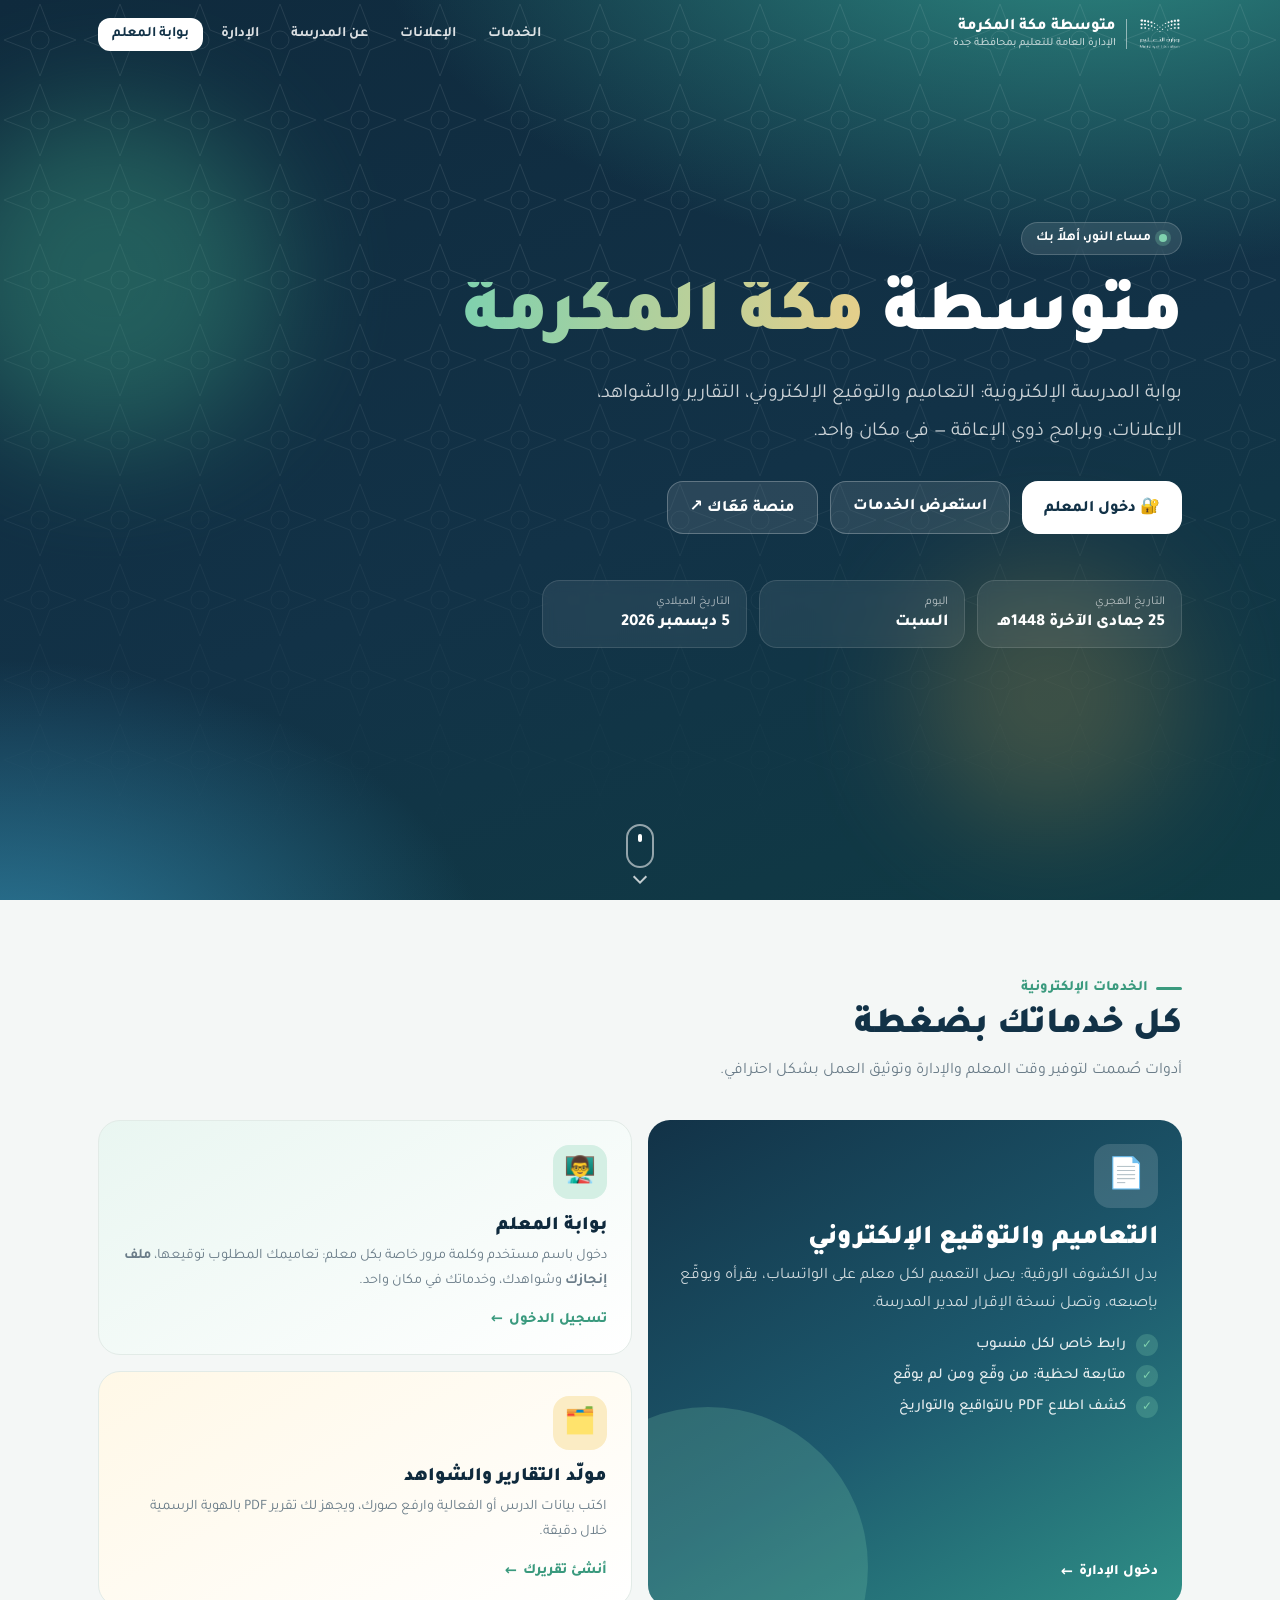
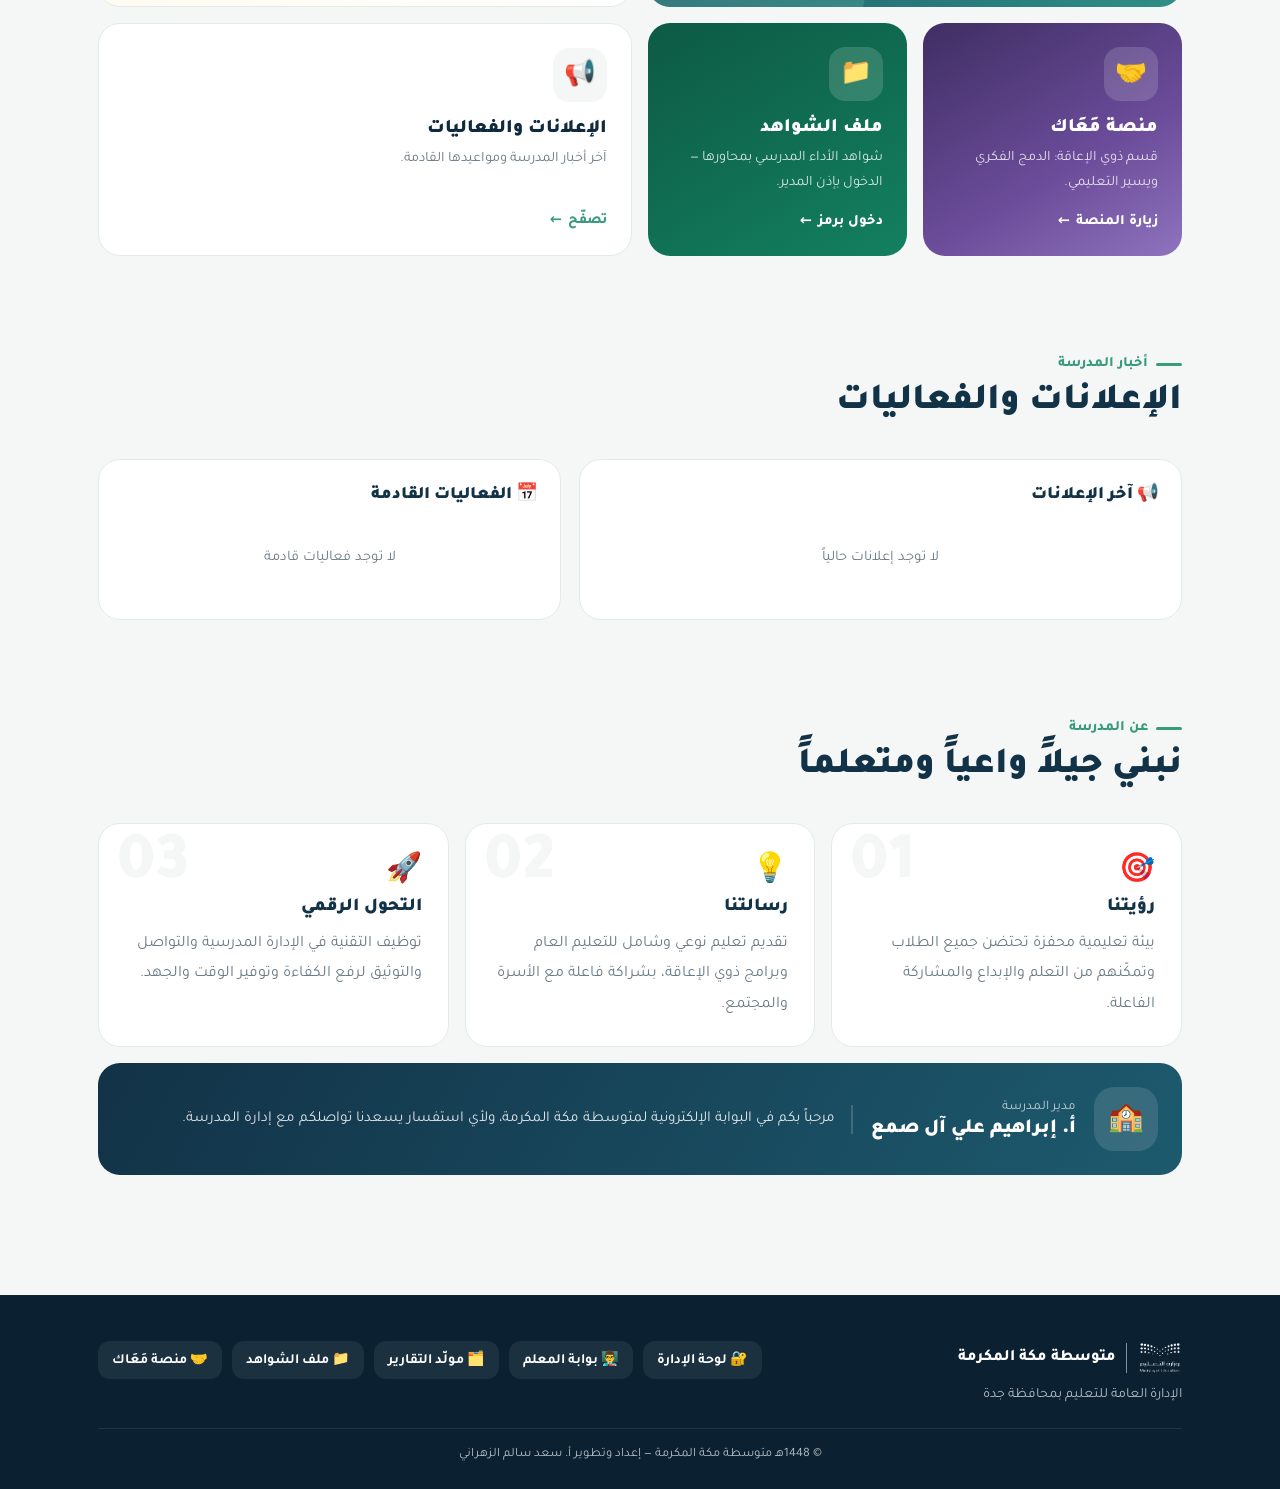
==== commit 5cf0e4b1: "Add files via upload" ====
--- a/index.html
+++ b/index.html
@@ -232,7 +232,7 @@
       </a>
       <a class="tile wide rv" href="teacher.html" style="background:linear-gradient(150deg,#e9f6f1,#fff)">
         <div><div class="ic" style="background:#d4efe4">👨‍🏫</div><h3>بوابة المعلم</h3>
-        <p>دخول باسم مستخدم وكلمة مرور خاصة بكل معلم: تعاميمك المطلوب توقيعها، إقراراتك، وخدماتك في مكان واحد.</p></div>
+        <p>دخول باسم مستخدم وكلمة مرور خاصة بكل معلم: تعاميمك المطلوب توقيعها، <b>ملف إنجازك</b> وشواهدك، وخدماتك في مكان واحد.</p></div>
         <span class="go">تسجيل الدخول</span>
       </a>
       <a class="tile wide gold rv" href="reports.html">
@@ -452,7 +452,12 @@
     return out;
   }
 
-  return { DEMO, C, pwHash, makePw, checkPw, randPw, findStaff, session, setSession, logout, ensureUsers, getJSON, putJSON, putFile, getFileBlob, list, uid, sha, hijri, timeStr, esc, phone, wa, pageURL, settings, staff, saveStaff, circulars, signatures };
+  // رابط عام لملف مرفوع (للعرض في الصفحة)
+  function fileURL(path){
+    if (DEMO) return lsGet(P(path)) || '';
+    return `${C.SUPABASE_URL}/storage/v1/object/public/${C.BUCKET}/${P(path)}`;
+  }
+  return { DEMO, C, fileURL, pwHash, makePw, checkPw, randPw, findStaff, session, setSession, logout, ensureUsers, getJSON, putJSON, putFile, getFileBlob, list, uid, sha, hijri, timeStr, esc, phone, wa, pageURL, settings, staff, saveStaff, circulars, signatures };
 })();
 
 /* ---------- عرض ملف PDF (يعتمد pdf.js إن توفر) ---------- */
